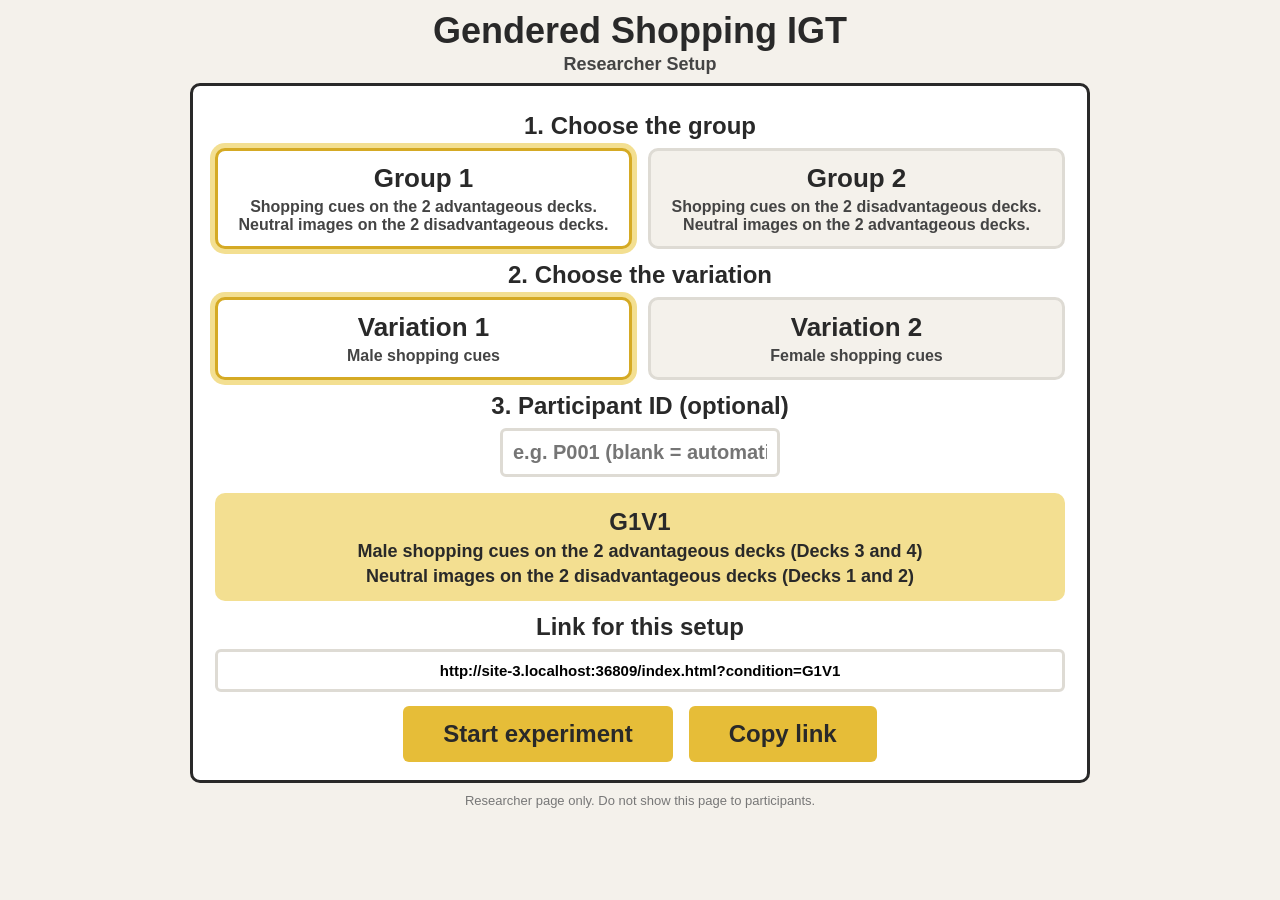
==== researcher.html @ 8ce355cc "IGT Experiment" ====
<!DOCTYPE html>
<html lang="en">
<head>
    <meta charset="UTF-8">
    <meta name="viewport" content="width=device-width, initial-scale=1.0">
    <title>Researcher Setup - Gendered Shopping IGT</title>
    <link rel="stylesheet" href="styles.css">
    <style>
        .setup-card {
            background: white;
            border: 3px solid #292929;
            border-radius: 10px;
            padding: 14px 22px 18px;
            max-width: 900px;
            margin: 0 auto;
            text-align: center;
        }

        .setup-card h2 {
            font-size: 24px;
            font-weight: 800;
            margin: 12px 0 8px;
        }

        .choices {
            display: flex;
            gap: 16px;
            justify-content: center;
            flex-wrap: wrap;
        }

        .choice {
            position: relative;
            flex: 1;
            min-width: 260px;
            cursor: pointer;
        }

        .choice input {
            position: absolute;
            opacity: 0;
            pointer-events: none;
        }

        .choice-body {
            display: block;
            height: 100%;
            padding: 12px;
            border: 3px solid #dedbd4;
            border-radius: 10px;
            background: #f4f1eb;
        }

        .choice-title {
            display: block;
            font-size: 26px;
            font-weight: 800;
        }

        .choice-text {
            display: block;
            margin-top: 4px;
            font-size: 16px;
            font-weight: bold;
            color: #444444;
        }

        .choice input:checked + .choice-body {
            border-color: #d5aa24;
            box-shadow: 0 0 0 5px #f3df91;
            background: white;
        }

        .choice input:focus-visible + .choice-body {
            outline: 3px solid #454545;
            outline-offset: 3px;
        }

        #participantId,
        #linkBox {
            font-size: 20px;
            font-weight: bold;
            padding: 10px;
            border: 3px solid #dedbd4;
            border-radius: 6px;
            text-align: center;
        }

        #participantId { width: 280px; }
        #linkBox { width: 100%; font-size: 15px; }

        .summary {
            margin: 16px auto 4px;
            padding: 12px;
            background: #f3df91;
            border-radius: 10px;
            font-size: 18px;
            font-weight: bold;
            line-height: 1.4;
        }

        .summary strong { font-size: 24px; font-weight: 800; }

        .setup-buttons {
            display: flex;
            justify-content: center;
            gap: 16px;
            flex-wrap: wrap;
            margin-top: 14px;
        }
    </style>
</head>

<body>
    <main class="container">
        <header class="page-header">
            <h1>Gendered Shopping IGT</h1>
            <p>Researcher Setup</p>
        </header>

        <section class="setup-card">

            <h2>1. Choose the group</h2>
            <div class="choices">
                <label class="choice">
                    <input type="radio" name="group" value="G1" checked>
                    <span class="choice-body">
                        <span class="choice-title">Group 1</span>
                        <span class="choice-text">Shopping cues on the 2 advantageous decks. Neutral images on the 2 disadvantageous decks.</span>
                    </span>
                </label>

                <label class="choice">
                    <input type="radio" name="group" value="G2">
                    <span class="choice-body">
                        <span class="choice-title">Group 2</span>
                        <span class="choice-text">Shopping cues on the 2 disadvantageous decks. Neutral images on the 2 advantageous decks.</span>
                    </span>
                </label>
            </div>

            <h2>2. Choose the variation</h2>
            <div class="choices">
                <label class="choice">
                    <input type="radio" name="variation" value="V1" checked>
                    <span class="choice-body">
                        <span class="choice-title">Variation 1</span>
                        <span class="choice-text">Male shopping cues</span>
                    </span>
                </label>

                <label class="choice">
                    <input type="radio" name="variation" value="V2">
                    <span class="choice-body">
                        <span class="choice-title">Variation 2</span>
                        <span class="choice-text">Female shopping cues</span>
                    </span>
                </label>
            </div>

            <h2>3. Participant ID (optional)</h2>
            <input id="participantId" type="text" placeholder="e.g. P001 (blank = automatic)" autocomplete="off">

            <div class="summary" id="summary"></div>

            <h2>Link for this setup</h2>
            <input id="linkBox" type="text" readonly>

            <div class="setup-buttons">
                <button id="startExperiment" type="button">Start experiment</button>
                <button id="copyLink" type="button">Copy link</button>
            </div>
        </section>

        <footer>
            Researcher page only. Do not show this page to participants.
        </footer>
    </main>

    <script>
        const summaryBox = document.getElementById("summary");
        const linkBox = document.getElementById("linkBox");
        const idBox = document.getElementById("participantId");
        const startBtn = document.getElementById("startExperiment");
        const copyBtn = document.getElementById("copyLink");

        function chosen(name) {
            return document.querySelector('input[name="' + name + '"]:checked').value;
        }

        function buildLink() {
            const condition = chosen("group") + chosen("variation");
            let link = "index.html?condition=" + condition;
            const pid = idBox.value.trim();
            if (pid) link += "&pid=" + encodeURIComponent(pid);
            return link;
        }

        function refresh() {
            const group = chosen("group");
            const variation = chosen("variation");
            const cue = variation === "V1" ? "Male" : "Female";
            const shoppingDecks = group === "G1"
                ? "the 2 advantageous decks (Decks 3 and 4)"
                : "the 2 disadvantageous decks (Decks 1 and 2)";
            const neutralDecks = group === "G1"
                ? "the 2 disadvantageous decks (Decks 1 and 2)"
                : "the 2 advantageous decks (Decks 3 and 4)";

            summaryBox.innerHTML =
                "<strong>" + group + variation + "</strong><br>" +
                cue + " shopping cues on " + shoppingDecks + "<br>" +
                "Neutral images on " + neutralDecks;

            linkBox.value = new URL(buildLink(), window.location.href).href;
        }

        document.querySelectorAll('input[type="radio"]').forEach(function (radio) {
            radio.addEventListener("change", refresh);
        });
        idBox.addEventListener("input", refresh);

        startBtn.addEventListener("click", function () {
            window.location.href = buildLink();
        });

        copyBtn.addEventListener("click", function () {
            linkBox.select();
            if (navigator.clipboard) {
                navigator.clipboard.writeText(linkBox.value);
            } else {
                document.execCommand("copy");
            }
            copyBtn.textContent = "Copied!";
            setTimeout(function () { copyBtn.textContent = "Copy link"; }, 1500);
        });

        refresh();
    </script>
</body>
</html>
---- styles.css ----
* {
    box-sizing: border-box;
}

body {
    margin: 0;
    font-family: Arial, sans-serif;
    background: #f4f1eb;
    color: #292929;
}

.container {
    max-width: 1200px;
    margin: 0 auto;
    padding: 10px 16px;
    text-align: center;
}

/* ---------- Header ---------- */
.page-header {
    text-align: center;
    margin-bottom: 8px;
}

.page-header h1 {
    font-size: 36px;
    font-weight: 800;
    margin: 0 0 2px;
}

.page-header p {
    font-size: 18px;
    font-weight: bold;
    color: #444444;
    margin: 0;
}

/* ---------- Trial and Balance bar ---------- */
.status-bar {
    display: flex;
    justify-content: space-between;
    gap: 20px;
    background: white;
    border: 3px solid #292929;
    border-radius: 10px;
    padding: 10px 28px;
    margin-bottom: 10px;
}

.status-bar div {
    display: flex;
    flex-direction: column;
    gap: 6px;
}

.status-bar span {
    font-size: 18px;
    font-weight: bold;
    text-transform: uppercase;
    letter-spacing: 1px;
    color: #444444;
}

.status-bar strong {
    font-size: 36px;
    font-weight: 800;
}

/* ---------- Message (Play or Pass / win / lose) ---------- */
#previewMessage {
    font-size: 32px;
    font-weight: 800;
    min-height: 42px;
    margin: 0 0 8px;
    text-align: center;
}

/* ---------- Instructions ---------- */
.instructions {
    text-align: center;
    margin: 6px 0 10px;
}

.instructions p {
    font-size: 18px;
    font-weight: bold;
    line-height: 1.3;
    margin: 0;
}

/* ---------- Decks ---------- */
.deck-area {
    display: grid;
    grid-template-columns: repeat(4, minmax(0, 1fr));
    gap: 16px;
}

.deck {
    min-width: 0;
    padding: 8px;
    background: white;
    border: 3px solid #dedbd4;
    border-radius: 10px;
    text-align: center;
}

.arrow {
    height: 42px;
    margin-bottom: 4px;
    color: transparent;
    font-size: 40px;
    line-height: 42px;
}

.deck.target {
    border-color: #d5aa24;
    box-shadow: 0 0 0 6px #f3df91;
}

.deck.target .arrow {
    color: #e0a800;
}

.deck-image {
    display: flex;
    align-items: center;
    justify-content: center;
    width: 100%;
    height: 24vh;
    min-height: 110px;
    background: #ece8df;
    border: 1px dashed #bdb6a8;
    border-radius: 6px;
    color: #777166;
    overflow: hidden;
}

.deck-image span {
    font-size: 22px;
    font-weight: bold;
}

.deck-image img {
    width: 100%;
    height: 100%;
    object-fit: contain;
}

.deck h2 {
    font-size: 26px;
    font-weight: 800;
    margin: 8px 0 2px;
}

/* ---------- Buttons ---------- */
.controls {
    display: flex;
    justify-content: center;
    gap: 18px;
    margin-top: 12px;
}

button {
    padding: 14px 40px;
    border: none;
    border-radius: 6px;
    background: #e6bd38;
    color: #292929;
    font-size: 24px;
    font-weight: bold;
    cursor: pointer;
}

button:hover {
    background: #d5aa24;
}

button:focus-visible {
    outline: 3px solid #454545;
    outline-offset: 3px;
}

/* ---------- Footer ---------- */
footer {
    margin-top: 10px;
    color: #777777;
    font-size: 13px;
    text-align: center;
}

/* ---------- Short screens (small laptops): tighter still ---------- */
@media (max-height: 720px) {
    .page-header h1 { font-size: 28px; }
    .page-header p { display: none; }
    .status-bar strong { font-size: 28px; }
    #previewMessage { font-size: 26px; min-height: 34px; }
    .instructions p { font-size: 16px; }
    .deck-image { height: 20vh; }
    button { padding: 10px 32px; font-size: 20px; }
}

/* ---------- Phones ---------- */
@media (max-width: 600px) {
    .container {
        margin: 15px auto;
        padding: 12px;
    }

    .deck-area {
        grid-template-columns: repeat(2, minmax(0, 1fr));
        gap: 10px;
    }

    .deck {
        padding: 8px;
    }

    .controls {
        flex-wrap: wrap;
    }
}
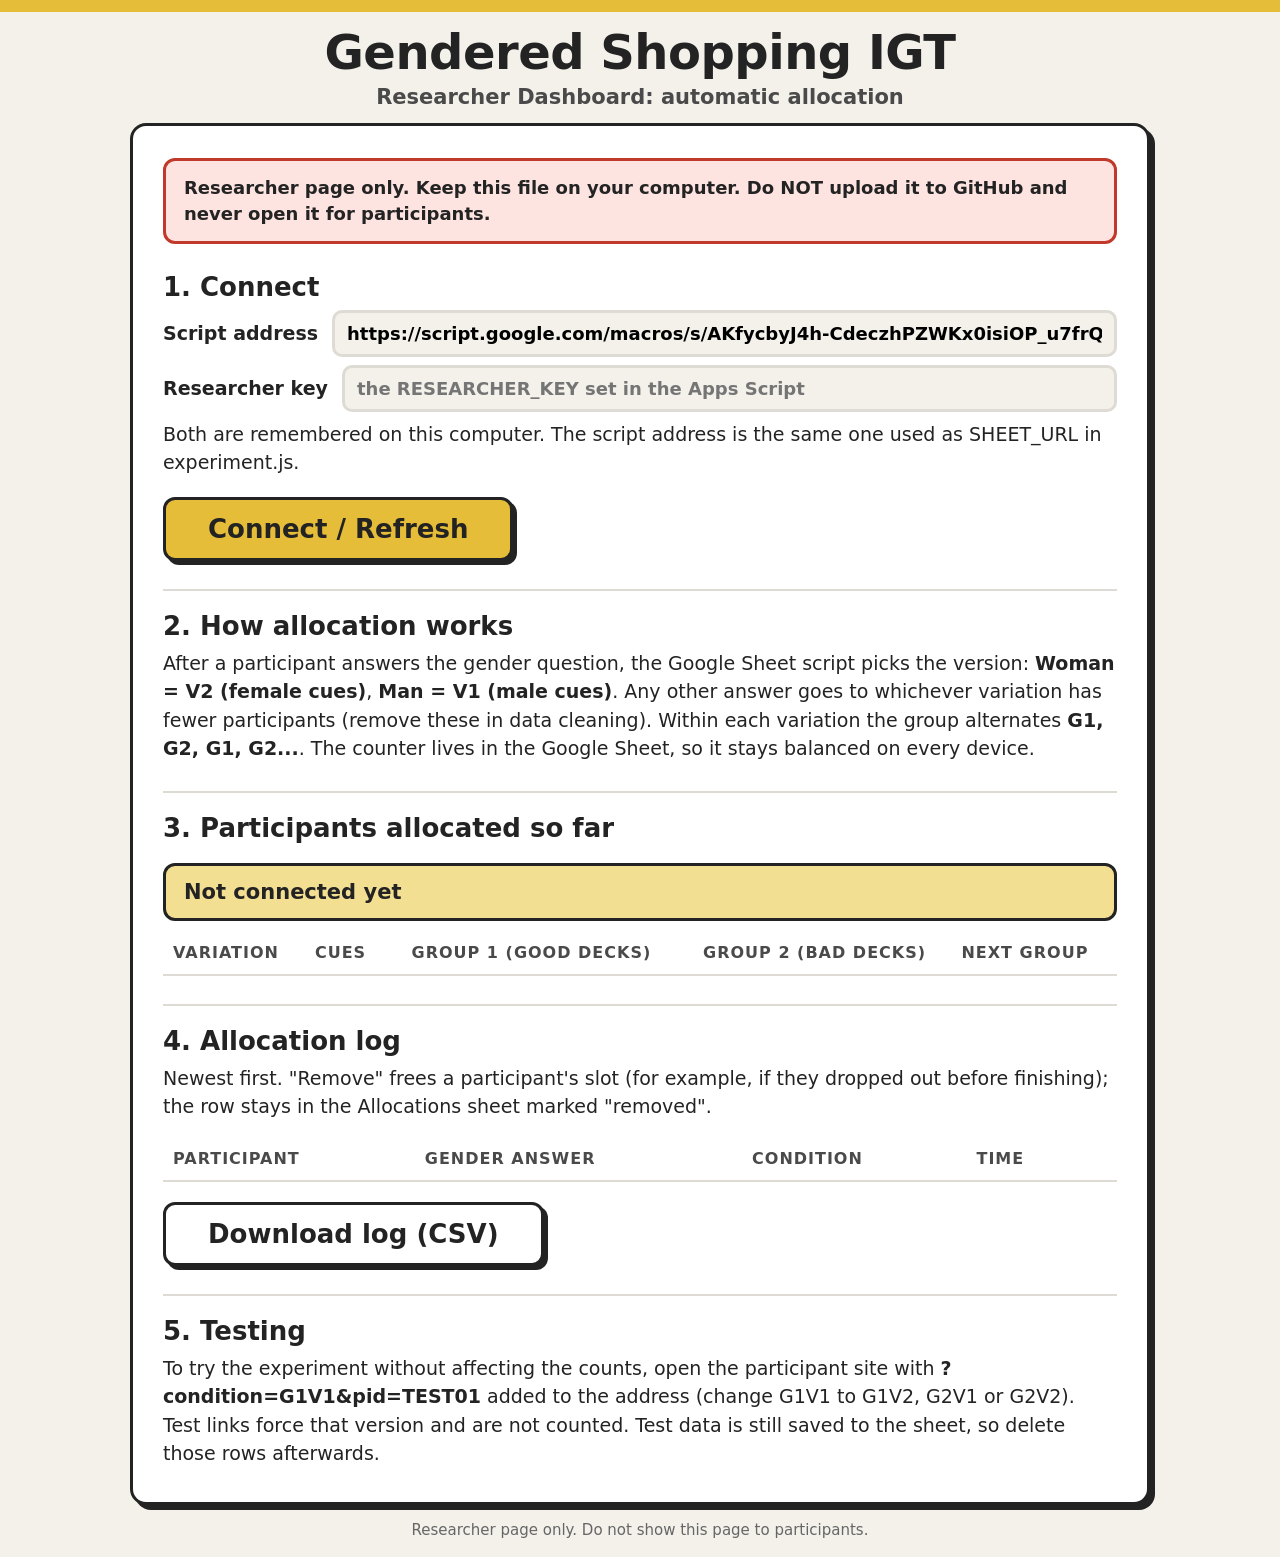
==== commit 8b69e656: "Add files via upload" ====
--- a/researcher.html
+++ b/researcher.html
@@ -1,241 +1,196 @@
-<!DOCTYPE html>
-<html lang="en">
-<head>
-    <meta charset="UTF-8">
-    <meta name="viewport" content="width=device-width, initial-scale=1.0">
-    <title>Researcher Setup - Gendered Shopping IGT</title>
-    <link rel="stylesheet" href="styles.css">
-    <style>
-        .setup-card {
-            background: white;
-            border: 3px solid #292929;
-            border-radius: 10px;
-            padding: 14px 22px 18px;
-            max-width: 900px;
-            margin: 0 auto;
-            text-align: center;
-        }
-
-        .setup-card h2 {
-            font-size: 24px;
-            font-weight: 800;
-            margin: 12px 0 8px;
-        }
-
-        .choices {
-            display: flex;
-            gap: 16px;
-            justify-content: center;
-            flex-wrap: wrap;
-        }
-
-        .choice {
-            position: relative;
-            flex: 1;
-            min-width: 260px;
-            cursor: pointer;
-        }
-
-        .choice input {
-            position: absolute;
-            opacity: 0;
-            pointer-events: none;
-        }
-
-        .choice-body {
-            display: block;
-            height: 100%;
-            padding: 12px;
-            border: 3px solid #dedbd4;
-            border-radius: 10px;
-            background: #f4f1eb;
-        }
-
-        .choice-title {
-            display: block;
-            font-size: 26px;
-            font-weight: 800;
-        }
-
-        .choice-text {
-            display: block;
-            margin-top: 4px;
-            font-size: 16px;
-            font-weight: bold;
-            color: #444444;
-        }
-
-        .choice input:checked + .choice-body {
-            border-color: #d5aa24;
-            box-shadow: 0 0 0 5px #f3df91;
-            background: white;
-        }
-
-        .choice input:focus-visible + .choice-body {
-            outline: 3px solid #454545;
-            outline-offset: 3px;
-        }
-
-        #participantId,
-        #linkBox {
-            font-size: 20px;
-            font-weight: bold;
-            padding: 10px;
-            border: 3px solid #dedbd4;
-            border-radius: 6px;
-            text-align: center;
-        }
-
-        #participantId { width: 280px; }
-        #linkBox { width: 100%; font-size: 15px; }
-
-        .summary {
-            margin: 16px auto 4px;
-            padding: 12px;
-            background: #f3df91;
-            border-radius: 10px;
-            font-size: 18px;
-            font-weight: bold;
-            line-height: 1.4;
-        }
-
-        .summary strong { font-size: 24px; font-weight: 800; }
-
-        .setup-buttons {
-            display: flex;
-            justify-content: center;
-            gap: 16px;
-            flex-wrap: wrap;
-            margin-top: 14px;
-        }
-    </style>
-</head>
-
-<body>
-    <main class="container">
-        <header class="page-header">
-            <h1>Gendered Shopping IGT</h1>
-            <p>Researcher Setup</p>
-        </header>
-
-        <section class="setup-card">
-
-            <h2>1. Choose the group</h2>
-            <div class="choices">
-                <label class="choice">
-                    <input type="radio" name="group" value="G1" checked>
-                    <span class="choice-body">
-                        <span class="choice-title">Group 1</span>
-                        <span class="choice-text">Shopping cues on the 2 advantageous decks. Neutral images on the 2 disadvantageous decks.</span>
-                    </span>
-                </label>
-
-                <label class="choice">
-                    <input type="radio" name="group" value="G2">
-                    <span class="choice-body">
-                        <span class="choice-title">Group 2</span>
-                        <span class="choice-text">Shopping cues on the 2 disadvantageous decks. Neutral images on the 2 advantageous decks.</span>
-                    </span>
-                </label>
-            </div>
-
-            <h2>2. Choose the variation</h2>
-            <div class="choices">
-                <label class="choice">
-                    <input type="radio" name="variation" value="V1" checked>
-                    <span class="choice-body">
-                        <span class="choice-title">Variation 1</span>
-                        <span class="choice-text">Male shopping cues</span>
-                    </span>
-                </label>
-
-                <label class="choice">
-                    <input type="radio" name="variation" value="V2">
-                    <span class="choice-body">
-                        <span class="choice-title">Variation 2</span>
-                        <span class="choice-text">Female shopping cues</span>
-                    </span>
-                </label>
-            </div>
-
-            <h2>3. Participant ID (optional)</h2>
-            <input id="participantId" type="text" placeholder="e.g. P001 (blank = automatic)" autocomplete="off">
-
-            <div class="summary" id="summary"></div>
-
-            <h2>Link for this setup</h2>
-            <input id="linkBox" type="text" readonly>
-
-            <div class="setup-buttons">
-                <button id="startExperiment" type="button">Start experiment</button>
-                <button id="copyLink" type="button">Copy link</button>
-            </div>
-        </section>
-
-        <footer>
-            Researcher page only. Do not show this page to participants.
-        </footer>
-    </main>
-
-    <script>
-        const summaryBox = document.getElementById("summary");
-        const linkBox = document.getElementById("linkBox");
-        const idBox = document.getElementById("participantId");
-        const startBtn = document.getElementById("startExperiment");
-        const copyBtn = document.getElementById("copyLink");
-
-        function chosen(name) {
-            return document.querySelector('input[name="' + name + '"]:checked').value;
-        }
-
-        function buildLink() {
-            const condition = chosen("group") + chosen("variation");
-            let link = "index.html?condition=" + condition;
-            const pid = idBox.value.trim();
-            if (pid) link += "&pid=" + encodeURIComponent(pid);
-            return link;
-        }
-
-        function refresh() {
-            const group = chosen("group");
-            const variation = chosen("variation");
-            const cue = variation === "V1" ? "Male" : "Female";
-            const shoppingDecks = group === "G1"
-                ? "the 2 advantageous decks (Decks 3 and 4)"
-                : "the 2 disadvantageous decks (Decks 1 and 2)";
-            const neutralDecks = group === "G1"
-                ? "the 2 disadvantageous decks (Decks 1 and 2)"
-                : "the 2 advantageous decks (Decks 3 and 4)";
-
-            summaryBox.innerHTML =
-                "<strong>" + group + variation + "</strong><br>" +
-                cue + " shopping cues on " + shoppingDecks + "<br>" +
-                "Neutral images on " + neutralDecks;
-
-            linkBox.value = new URL(buildLink(), window.location.href).href;
-        }
-
-        document.querySelectorAll('input[type="radio"]').forEach(function (radio) {
-            radio.addEventListener("change", refresh);
-        });
-        idBox.addEventListener("input", refresh);
-
-        startBtn.addEventListener("click", function () {
-            window.location.href = buildLink();
-        });
-
-        copyBtn.addEventListener("click", function () {
-            linkBox.select();
-            if (navigator.clipboard) {
-                navigator.clipboard.writeText(linkBox.value);
-            } else {
-                document.execCommand("copy");
-            }
-            copyBtn.textContent = "Copied!";
-            setTimeout(function () { copyBtn.textContent = "Copy link"; }, 1500);
-        });
-
-        refresh();
-    </script>
-</body>
+<!DOCTYPE html>
+<html lang="en">
+<head>
+    <meta charset="UTF-8">
+    <meta name="viewport" content="width=device-width, initial-scale=1.0">
+    <meta name="robots" content="noindex, nofollow">
+    <link rel="icon" href="data:,">
+    <title>Researcher Dashboard - Gendered Shopping IGT</title>
+    <link rel="stylesheet" href="styles.css">
+    <style>
+        .setup-card { background: #fff; border: 3px solid #232323; border-radius: 16px; box-shadow: 5px 5px 0 #232323; padding: 22px 30px 28px; max-width: 1020px; margin: 0 5px 16px 0; margin-left: auto; margin-right: auto; text-align: left; }
+        .setup-card h2 { font-size: 26px; font-weight: 800; margin: 28px 0 8px; padding-top: 20px; border-top: 2px solid #dedbd4; }
+        .setup-card h2:first-of-type { border-top: none; padding-top: 0; }
+        .setup-card p { font-size: 19px; line-height: 1.5; margin: 6px 0; }
+        .field { display: flex; flex-wrap: wrap; gap: 14px; align-items: center; margin: 8px 0; }
+        .field label { font-weight: 700; font-size: 19px; min-width: 150px; }
+        .setup-card input[type="text"], .setup-card input[type="password"] { flex: 1; min-width: 260px; font-family: inherit; font-size: 18px; font-weight: 700; padding: 10px 12px; border: 3px solid #dedbd4; border-radius: 10px; background: #f4f1eb; }
+        .setup-card input:focus { outline: none; border-color: #232323; background: #fff; }
+        table { width: 100%; border-collapse: collapse; margin-top: 10px; }
+        th, td { padding: 12px 10px; border-bottom: 2px solid #dedbd4; text-align: left; font-size: 18px; vertical-align: middle; }
+        th { font-size: 16px; text-transform: uppercase; letter-spacing: 1px; color: #4a4a4a; }
+        td.num { font-size: 30px; font-weight: 800; text-align: center; }
+        th.num { text-align: center; }
+        .next { font-weight: 800; background: #f3df91; border-radius: 8px; padding: 4px 10px; display: inline-block; }
+        .summary { margin: 20px 0 8px; padding: 14px 18px; background: #f3df91; border: 3px solid #232323; border-radius: 12px; font-size: 21px; font-weight: 800; }
+        .warn { margin: 10px 0; padding: 14px 18px; background: #fde4e1; border: 3px solid #c0392b; border-radius: 12px; font-weight: 700; font-size: 18px; line-height: 1.45; }
+        .small-btn { padding: 6px 16px; font-size: 18px; box-shadow: 3px 3px 0 #232323; }
+        .buttons { display: flex; gap: 16px; flex-wrap: wrap; margin-top: 20px; }
+        .cond-name { font-size: 24px; font-weight: 800; }
+        td.mono { font-family: Consolas, monospace; font-size: 15px; }
+        tr.removed td { color: #8a8a8a; text-decoration: line-through; }
+        .scroll { max-height: 420px; overflow-y: auto; }
+    </style>
+</head>
+
+<body>
+    <main class="container">
+        <header class="page-header">
+            <h1>Gendered Shopping IGT</h1>
+            <p>Researcher Dashboard: automatic allocation</p>
+        </header>
+
+        <section class="setup-card">
+            <div class="warn">Researcher page only. Keep this file on your computer. Do NOT upload it to GitHub and never open it for participants.</div>
+
+            <h2>1. Connect</h2>
+            <div class="field"><label for="url">Script address</label><input id="url" type="text" autocomplete="off" placeholder="https://script.google.com/macros/s/.../exec"></div>
+            <div class="field"><label for="key">Researcher key</label><input id="key" type="password" autocomplete="off" placeholder="the RESEARCHER_KEY set in the Apps Script"></div>
+            <p>Both are remembered on this computer. The script address is the same one used as SHEET_URL in experiment.js.</p>
+            <div class="buttons"><button id="refresh" type="button">Connect / Refresh</button></div>
+            <div class="warn" id="error" hidden></div>
+
+            <h2>2. How allocation works</h2>
+            <p>After a participant answers the gender question, the Google Sheet script picks the version: <b>Woman = V2 (female cues)</b>, <b>Man = V1 (male cues)</b>. Any other answer goes to whichever variation has fewer participants (remove these in data cleaning). Within each variation the group alternates <b>G1, G2, G1, G2...</b>. The counter lives in the Google Sheet, so it stays balanced on every device.</p>
+
+            <h2>3. Participants allocated so far</h2>
+            <div class="summary" id="summary">Not connected yet</div>
+            <table>
+                <thead>
+                    <tr><th>Variation</th><th>Cues</th><th class="num">Group 1 (good decks)</th><th class="num">Group 2 (bad decks)</th><th>Next group</th></tr>
+                </thead>
+                <tbody id="countRows"></tbody>
+            </table>
+
+            <h2>4. Allocation log</h2>
+            <p>Newest first. "Remove" frees a participant's slot (for example, if they dropped out before finishing); the row stays in the Allocations sheet marked "removed".</p>
+            <div class="scroll">
+                <table>
+                    <thead><tr><th>Participant</th><th>Gender answer</th><th>Condition</th><th>Time</th><th></th></tr></thead>
+                    <tbody id="logRows"></tbody>
+                </table>
+            </div>
+            <div class="buttons"><button id="downloadCsv" type="button" class="secondary">Download log (CSV)</button></div>
+
+            <h2>5. Testing</h2>
+            <p>To try the experiment without affecting the counts, open the participant site with <b>?condition=G1V1&amp;pid=TEST01</b> added to the address (change G1V1 to G1V2, G2V1 or G2V2). Test links force that version and are not counted. Test data is still saved to the sheet, so delete those rows afterwards.</p>
+        </section>
+
+        <footer>Researcher page only. Do not show this page to participants.</footer>
+    </main>
+
+    <script>
+        const DEFAULT_URL = "https://script.google.com/macros/s/AKfycbyJ4h-CdeczhPZWKx0isiOP_u7frQhdRgKbQZt7vlOrOQKxkffJAtaLQ1hiQGWJiIAz/exec";
+        const VARIATIONS = [{ v: "V1", cues: "Male shopping cues (men)" }, { v: "V2", cues: "Female shopping cues (women)" }];
+        const urlBox = document.getElementById("url");
+        const keyBox = document.getElementById("key");
+        let lastLog = [];
+
+        try {
+            urlBox.value = localStorage.getItem("igt_script_url") || DEFAULT_URL;
+            keyBox.value = localStorage.getItem("igt_researcher_key") || "";
+        } catch (e) { urlBox.value = DEFAULT_URL; }
+
+        function showError(text) {
+            const box = document.getElementById("error");
+            box.textContent = text || "";
+            box.hidden = !text;
+        }
+
+        function cell(tr, text, cls) {
+            const td = document.createElement("td");
+            if (cls) td.className = cls;
+            td.textContent = text;
+            tr.appendChild(td);
+            return td;
+        }
+
+        function call(params) {
+            const base = urlBox.value.trim();
+            const key = keyBox.value.trim();
+            if (!base || !key) { showError("Enter the script address and the researcher key first."); return Promise.resolve(null); }
+            try { localStorage.setItem("igt_script_url", base); localStorage.setItem("igt_researcher_key", key); } catch (e) {}
+            const query = Object.keys(params).map(function (k) { return k + "=" + encodeURIComponent(params[k]); }).join("&");
+            return fetch(base + "?" + query + "&key=" + encodeURIComponent(key))
+                .then(function (r) { return r.json(); })
+                .then(function (res) {
+                    if (!res.ok) throw new Error(res.error || "Unknown error");
+                    showError("");
+                    return res;
+                })
+                .catch(function (err) {
+                    showError("Could not load data: " + err.message + ". Check the address, the key, and your internet connection.");
+                    return null;
+                });
+        }
+
+        function render(res) {
+            if (!res) return;
+            let total = 0;
+            const body = document.getElementById("countRows");
+            body.innerHTML = "";
+            VARIATIONS.forEach(function (item) {
+                const c = res.counts[item.v];
+                total += c.G1 + c.G2;
+                const tr = document.createElement("tr");
+                cell(tr, item.v, "cond-name");
+                cell(tr, item.cues);
+                cell(tr, c.G1, "num");
+                cell(tr, c.G2, "num");
+                const td = document.createElement("td");
+                const tag = document.createElement("span");
+                tag.className = "next";
+                tag.textContent = (c.G2 < c.G1 ? "G2" : "G1") + item.v;
+                td.appendChild(tag);
+                tr.appendChild(td);
+                body.appendChild(tr);
+            });
+            document.getElementById("summary").textContent = total + " active participant" + (total === 1 ? "" : "s") + " allocated";
+
+            lastLog = res.log;
+            const logBody = document.getElementById("logRows");
+            logBody.innerHTML = "";
+            res.log.slice().reverse().forEach(function (entry) {
+                const tr = document.createElement("tr");
+                if (entry.status !== "active") tr.className = "removed";
+                cell(tr, entry.participant, "mono");
+                cell(tr, entry.gender);
+                cell(tr, entry.condition, "cond-name");
+                cell(tr, new Date(entry.time).toLocaleString(), "mono");
+                const td = document.createElement("td");
+                if (entry.status === "active") {
+                    const btn = document.createElement("button");
+                    btn.type = "button"; btn.className = "small-btn secondary"; btn.textContent = "Remove";
+                    btn.addEventListener("click", function () {
+                        if (confirm("Remove " + entry.participant + " and free their slot?")) {
+                            call({ action: "remove", pid: entry.participant }).then(render);
+                        }
+                    });
+                    td.appendChild(btn);
+                } else td.textContent = "removed";
+                tr.appendChild(td);
+                logBody.appendChild(tr);
+            });
+        }
+
+        function refresh() { call({ action: "status" }).then(render); }
+
+        document.getElementById("refresh").addEventListener("click", refresh);
+
+        document.getElementById("downloadCsv").addEventListener("click", function () {
+            function q(t) { t = String(t); return /[",\n]/.test(t) ? '"' + t.replace(/"/g, '""') + '"' : t; }
+            const lines = ["participant,gender_answer,condition,time,status"].concat(lastLog.map(function (e) {
+                return [e.participant, e.gender, e.condition, e.time, e.status].map(q).join(",");
+            }));
+            const blob = new Blob([lines.join("\n")], { type: "text/csv" });
+            const a = document.createElement("a");
+            a.href = URL.createObjectURL(blob);
+            a.download = "igt_allocation_log.csv";
+            document.body.appendChild(a); a.click(); document.body.removeChild(a);
+        });
+
+        if (keyBox.value) refresh();
+        setInterval(function () { if (keyBox.value && !document.hidden) refresh(); }, 30000);
+    </script>
+</body>
 </html>
--- a/styles.css
+++ b/styles.css
@@ -1,221 +1,476 @@
-* {
-    box-sizing: border-box;
-}
-
-body {
-    margin: 0;
-    font-family: Arial, sans-serif;
-    background: #f4f1eb;
-    color: #292929;
-}
-
-.container {
-    max-width: 1200px;
-    margin: 0 auto;
-    padding: 10px 16px;
-    text-align: center;
-}
-
-/* ---------- Header ---------- */
-.page-header {
-    text-align: center;
-    margin-bottom: 8px;
-}
-
-.page-header h1 {
-    font-size: 36px;
-    font-weight: 800;
-    margin: 0 0 2px;
-}
-
-.page-header p {
-    font-size: 18px;
-    font-weight: bold;
-    color: #444444;
-    margin: 0;
-}
-
-/* ---------- Trial and Balance bar ---------- */
-.status-bar {
-    display: flex;
-    justify-content: space-between;
-    gap: 20px;
-    background: white;
-    border: 3px solid #292929;
-    border-radius: 10px;
-    padding: 10px 28px;
-    margin-bottom: 10px;
-}
-
-.status-bar div {
-    display: flex;
-    flex-direction: column;
-    gap: 6px;
-}
-
-.status-bar span {
-    font-size: 18px;
-    font-weight: bold;
-    text-transform: uppercase;
-    letter-spacing: 1px;
-    color: #444444;
-}
-
-.status-bar strong {
-    font-size: 36px;
-    font-weight: 800;
-}
-
-/* ---------- Message (Play or Pass / win / lose) ---------- */
-#previewMessage {
-    font-size: 32px;
-    font-weight: 800;
-    min-height: 42px;
-    margin: 0 0 8px;
-    text-align: center;
-}
-
-/* ---------- Instructions ---------- */
-.instructions {
-    text-align: center;
-    margin: 6px 0 10px;
-}
-
-.instructions p {
-    font-size: 18px;
-    font-weight: bold;
-    line-height: 1.3;
-    margin: 0;
-}
-
-/* ---------- Decks ---------- */
-.deck-area {
-    display: grid;
-    grid-template-columns: repeat(4, minmax(0, 1fr));
-    gap: 16px;
-}
-
-.deck {
-    min-width: 0;
-    padding: 8px;
-    background: white;
-    border: 3px solid #dedbd4;
-    border-radius: 10px;
-    text-align: center;
-}
-
-.arrow {
-    height: 42px;
-    margin-bottom: 4px;
-    color: transparent;
-    font-size: 40px;
-    line-height: 42px;
-}
-
-.deck.target {
-    border-color: #d5aa24;
-    box-shadow: 0 0 0 6px #f3df91;
-}
-
-.deck.target .arrow {
-    color: #e0a800;
-}
-
-.deck-image {
-    display: flex;
-    align-items: center;
-    justify-content: center;
-    width: 100%;
-    height: 24vh;
-    min-height: 110px;
-    background: #ece8df;
-    border: 1px dashed #bdb6a8;
-    border-radius: 6px;
-    color: #777166;
-    overflow: hidden;
-}
-
-.deck-image span {
-    font-size: 22px;
-    font-weight: bold;
-}
-
-.deck-image img {
-    width: 100%;
-    height: 100%;
-    object-fit: contain;
-}
-
-.deck h2 {
-    font-size: 26px;
-    font-weight: 800;
-    margin: 8px 0 2px;
-}
-
-/* ---------- Buttons ---------- */
-.controls {
-    display: flex;
-    justify-content: center;
-    gap: 18px;
-    margin-top: 12px;
-}
-
-button {
-    padding: 14px 40px;
-    border: none;
-    border-radius: 6px;
-    background: #e6bd38;
-    color: #292929;
-    font-size: 24px;
-    font-weight: bold;
-    cursor: pointer;
-}
-
-button:hover {
-    background: #d5aa24;
-}
-
-button:focus-visible {
-    outline: 3px solid #454545;
-    outline-offset: 3px;
-}
-
-/* ---------- Footer ---------- */
-footer {
-    margin-top: 10px;
-    color: #777777;
-    font-size: 13px;
-    text-align: center;
-}
-
-/* ---------- Short screens (small laptops): tighter still ---------- */
-@media (max-height: 720px) {
-    .page-header h1 { font-size: 28px; }
-    .page-header p { display: none; }
-    .status-bar strong { font-size: 28px; }
-    #previewMessage { font-size: 26px; min-height: 34px; }
-    .instructions p { font-size: 16px; }
-    .deck-image { height: 20vh; }
-    button { padding: 10px 32px; font-size: 20px; }
-}
-
-/* ---------- Phones ---------- */
-@media (max-width: 600px) {
-    .container {
-        margin: 15px auto;
-        padding: 12px;
-    }
-
-    .deck-area {
-        grid-template-columns: repeat(2, minmax(0, 1fr));
-        gap: 10px;
-    }
-
-    .deck {
-        padding: 8px;
-    }
-
-    .controls {
-        flex-wrap: wrap;
-    }
+/* =====================================================================
+   Gendered Shopping IGT: styles
+   ===================================================================== */
+:root {
+    --ink: #232323;
+    --paper: #f4f1eb;
+    --card: #ffffff;
+    --yellow: #e6bd38;
+    --yellow-dark: #d1a420;
+    --yellow-soft: #f3df91;
+    --yellow-tint: #fbf3d2;
+    --line: #dedbd4;
+    --muted: #4a4a4a;
+    --danger: #c0392b;
+    --shadow: 5px 5px 0 var(--ink);
+}
+
+* {
+    box-sizing: border-box;
+}
+
+html {
+    -webkit-text-size-adjust: 100%;
+}
+
+body {
+    margin: 0;
+    font-family: "Segoe UI", system-ui, -apple-system, Roboto, Arial, sans-serif;
+    font-size: 20px;
+    background: var(--paper);
+    color: var(--ink);
+    border-top: 12px solid var(--yellow);
+    min-height: 100vh;
+}
+
+[hidden] { display: none !important; }
+
+.container {
+    max-width: 1240px;
+    margin: 0 auto;
+    padding: 14px 20px 18px;
+    text-align: center;
+}
+
+.screen { text-align: center; }
+
+/* ---------- Header ---------- */
+.page-header {
+    text-align: center;
+    margin-bottom: 14px;
+}
+
+.page-header h1 {
+    font-size: clamp(32px, 4.4vw, 48px);
+    font-weight: 800;
+    letter-spacing: -0.5px;
+    line-height: 1.1;
+    margin: 0 0 6px;
+}
+
+.page-header p {
+    font-size: 21px;
+    font-weight: 600;
+    color: var(--muted);
+    margin: 0;
+}
+
+/* ---------- Trial and Balance bar ---------- */
+.status-bar {
+    display: flex;
+    justify-content: space-between;
+    gap: 20px;
+    background: var(--card);
+    border: 3px solid var(--ink);
+    border-radius: 14px;
+    box-shadow: var(--shadow);
+    padding: 10px 32px 12px;
+    margin: 0 5px 14px 0;
+}
+
+.status-bar div {
+    display: flex;
+    flex-direction: column;
+    gap: 2px;
+}
+
+.status-bar div:last-child { text-align: right; }
+
+.status-bar span {
+    font-size: 19px;
+    font-weight: 700;
+    text-transform: uppercase;
+    letter-spacing: 1.5px;
+    color: var(--muted);
+}
+
+.status-bar strong {
+    font-size: 44px;
+    font-weight: 800;
+    line-height: 1.1;
+}
+
+/* ---------- Message (Play or Pass / win / lose) ---------- */
+#previewMessage {
+    font-size: 38px;
+    font-weight: 800;
+    min-height: 50px;
+    margin: 0 0 8px;
+    text-align: center;
+}
+
+/* ---------- Instructions on the task screen ---------- */
+.instructions {
+    max-width: 1000px;
+    margin: 4px auto 14px;
+    text-align: center;
+}
+
+.instructions p {
+    font-size: 21px;
+    font-weight: 600;
+    line-height: 1.4;
+    margin: 0;
+}
+
+/* ---------- Decks ---------- */
+.deck-area {
+    display: grid;
+    grid-template-columns: repeat(4, minmax(0, 1fr));
+    gap: 18px;
+    margin-right: 5px;
+}
+
+.deck {
+    min-width: 0;
+    padding: 10px;
+    background: var(--card);
+    border: 3px solid var(--line);
+    border-radius: 14px;
+    text-align: center;
+    transition: border-color 0.15s, box-shadow 0.15s;
+}
+
+.arrow {
+    height: 46px;
+    margin-bottom: 4px;
+    color: transparent;
+    font-size: 44px;
+    line-height: 46px;
+}
+
+.deck.target {
+    border-color: var(--ink);
+    box-shadow: 0 0 0 5px var(--yellow), 5px 5px 0 5px var(--ink);
+}
+
+.deck.target .arrow {
+    color: var(--ink);
+}
+
+.deck-image {
+    display: flex;
+    align-items: center;
+    justify-content: center;
+    width: 100%;
+    height: 26vh;
+    min-height: 120px;
+    background: #ece8df;
+    border: 2px dashed #bdb6a8;
+    border-radius: 8px;
+    color: #6f695e;
+    overflow: hidden;
+}
+
+.deck-image span {
+    font-size: 24px;
+    font-weight: 700;
+}
+
+.deck-image img {
+    width: 100%;
+    height: 100%;
+    object-fit: contain;
+}
+
+.deck h2 {
+    font-size: 30px;
+    font-weight: 800;
+    margin: 10px 0 2px;
+}
+
+/* ---------- Buttons ---------- */
+.controls {
+    display: flex;
+    flex-wrap: wrap;
+    justify-content: center;
+    gap: 20px;
+    margin-top: 18px;
+}
+
+button {
+    padding: 14px 42px;
+    border: 3px solid var(--ink);
+    border-radius: 12px;
+    background: var(--yellow);
+    color: var(--ink);
+    font-family: inherit;
+    font-size: 26px;
+    font-weight: 800;
+    cursor: pointer;
+    box-shadow: 4px 4px 0 var(--ink);
+    transition: transform 0.08s, box-shadow 0.08s, background 0.15s;
+}
+
+button:hover {
+    background: var(--yellow-dark);
+}
+
+button:active {
+    transform: translate(3px, 3px);
+    box-shadow: 1px 1px 0 var(--ink);
+}
+
+button:focus-visible {
+    outline: 4px solid #1a73e8;
+    outline-offset: 3px;
+}
+
+button.secondary { background: #ffffff; }
+button.secondary:hover { background: var(--line); }
+
+button:disabled {
+    opacity: 0.4;
+    cursor: not-allowed;
+    box-shadow: 4px 4px 0 var(--ink);
+}
+button:disabled:hover { background: var(--yellow); }
+button:disabled:active { transform: none; }
+
+/* ---------- Footer ---------- */
+footer {
+    margin-top: 16px;
+    color: #666666;
+    font-size: 15px;
+    text-align: center;
+}
+
+/* =====================================================================
+   Information, consent, demographics and final-question screens
+   ===================================================================== */
+.doc-card {
+    max-width: 920px;
+    margin: 0 auto 16px;
+    padding: 26px 34px 30px;
+    background: var(--card);
+    border: 3px solid var(--ink);
+    border-radius: 16px;
+    box-shadow: var(--shadow);
+    text-align: left;
+}
+
+.doc-card h1 { font-size: 36px; font-weight: 800; margin: 0 0 10px; }
+
+.doc-card h2 {
+    font-size: 27px;
+    font-weight: 800;
+    margin: 30px 0 6px;
+    padding-top: 22px;
+    border-top: 2px solid var(--line);
+}
+
+.doc-card .lead + h2 { margin-top: 24px; }
+.doc-card p, .doc-card li { font-size: 21px; line-height: 1.6; }
+.doc-card p { margin: 6px 0; }
+.doc-card .lead { font-size: 23px; font-weight: 700; }
+
+/* Emphasised key words: bold only (no highlight) */
+.doc-card strong {
+    font-weight: 800;
+}
+
+.steps { padding-left: 30px; margin: 10px 0; }
+.steps li { margin-bottom: 14px; padding-left: 6px; }
+.steps li::marker { font-weight: 800; }
+
+.actions {
+    display: flex;
+    flex-wrap: wrap;
+    justify-content: center;
+    gap: 18px;
+    margin-top: 30px;
+}
+
+/* Consent checkboxes and answer options */
+.consent-list { display: flex; flex-direction: column; gap: 12px; margin-top: 16px; }
+
+.check, .opt {
+    display: flex;
+    align-items: flex-start;
+    gap: 14px;
+    padding: 14px 18px;
+    border: 3px solid var(--line);
+    border-radius: 12px;
+    background: var(--paper);
+    font-size: 21px;
+    line-height: 1.45;
+    cursor: pointer;
+    transition: border-color 0.12s, background 0.12s;
+}
+
+.check:hover, .opt:hover { border-color: #b9b3a5; }
+
+.check input, .opt input {
+    width: 26px;
+    height: 26px;
+    margin-top: 2px;
+    flex: none;
+    accent-color: var(--ink);
+}
+
+.check:has(input:checked), .opt:has(input:checked) {
+    border-color: var(--ink);
+    background: var(--yellow-tint);
+}
+
+.check:has(input:focus-visible), .opt:has(input:focus-visible) {
+    outline: 4px solid #1a73e8;
+    outline-offset: 2px;
+}
+
+/* Question blocks (demographics and IGI) */
+fieldset.q {
+    border: none;
+    margin: 0 0 30px;
+    padding: 0 0 26px;
+    min-width: 0;
+    border-bottom: 2px solid var(--line);
+}
+fieldset.q:last-of-type { border-bottom: none; }
+
+fieldset.q legend {
+    font-size: 24px;
+    font-weight: 800;
+    line-height: 1.35;
+    margin-bottom: 12px;
+    padding: 0;
+}
+
+fieldset.q .hint { font-size: 18px; color: var(--muted); margin: 0 0 8px; }
+
+.options {
+    display: grid;
+    grid-template-columns: repeat(auto-fit, minmax(300px, 1fr));
+    gap: 10px;
+}
+
+.opt { font-weight: 600; }
+
+fieldset.q input[type="text"],
+fieldset.q input[type="number"] {
+    width: 100%;
+    max-width: 380px;
+    padding: 12px 14px;
+    font-family: inherit;
+    font-size: 24px;
+    font-weight: 700;
+    background: var(--paper);
+    border: 3px solid var(--line);
+    border-radius: 10px;
+}
+
+fieldset.q input[type="text"]:focus,
+fieldset.q input[type="number"]:focus {
+    outline: none;
+    border-color: var(--ink);
+    background: #ffffff;
+}
+
+fieldset.q input.other { display: block; margin-top: 10px; max-width: 100%; }
+
+.form-error {
+    margin: 14px 0 0;
+    padding: 14px 18px;
+    background: #fde4e1;
+    border: 3px solid var(--danger);
+    border-radius: 12px;
+    font-size: 19px;
+    font-weight: 700;
+    line-height: 1.45;
+}
+
+/* IGI: 1-5 scale */
+.likert .scale { display: flex; gap: 12px; max-width: 600px; }
+.likert .scale label { flex: 1; cursor: pointer; }
+.likert .scale input { position: absolute; opacity: 0; pointer-events: none; }
+
+.likert .scale span {
+    display: block;
+    padding: 14px 0;
+    text-align: center;
+    font-size: 26px;
+    font-weight: 800;
+    border: 3px solid var(--line);
+    border-radius: 12px;
+    background: var(--paper);
+    transition: background 0.12s, border-color 0.12s;
+}
+
+.likert .scale label:hover span { border-color: #b9b3a5; }
+.likert .scale input:checked + span { border-color: var(--ink); background: var(--yellow); }
+.likert .scale input:focus-visible + span { outline: 4px solid #1a73e8; outline-offset: 2px; }
+
+.likert .anchors {
+    display: flex;
+    justify-content: space-between;
+    max-width: 600px;
+    margin-top: 6px;
+    color: var(--muted);
+}
+.likert .anchors small { font-size: 17px; font-weight: 600; }
+
+/* =====================================================================
+   Shorter screens (small laptops): keep the card task on one screen
+   ===================================================================== */
+@media (max-height: 800px) {
+    body { border-top-width: 8px; }
+    .container { padding: 8px 16px 10px; }
+    .page-header { margin-bottom: 8px; }
+    .page-header h1 { font-size: 32px; }
+    .page-header p { display: none; }
+    .status-bar { padding: 6px 28px 8px; margin-bottom: 8px; }
+    .status-bar strong { font-size: 34px; }
+    .status-bar span { font-size: 16px; }
+    #previewMessage { font-size: 30px; min-height: 38px; margin-bottom: 4px; }
+    .instructions { margin-bottom: 8px; }
+    .instructions p { font-size: 18px; line-height: 1.3; }
+    .arrow { height: 34px; font-size: 32px; line-height: 34px; }
+    .deck-image { height: 20vh; min-height: 90px; }
+    .deck h2 { font-size: 24px; margin-top: 6px; }
+    .controls { margin-top: 10px; }
+    button { padding: 10px 34px; font-size: 22px; }
+    footer { margin-top: 8px; font-size: 13px; }
+}
+
+/* =====================================================================
+   Phones and small tablets
+   ===================================================================== */
+@media (max-width: 700px) {
+    body { font-size: 18px; }
+    .container { padding: 12px 12px 16px; }
+
+    .status-bar { padding: 8px 18px 10px; }
+    .status-bar strong { font-size: 32px; }
+    #previewMessage { font-size: 28px; }
+    .instructions p { font-size: 17px; }
+
+    .deck-area { grid-template-columns: repeat(2, minmax(0, 1fr)); gap: 12px; }
+    .deck-image { height: 18vh; }
+    .deck h2 { font-size: 22px; }
+
+    button { padding: 14px 28px; font-size: 22px; }
+
+    .doc-card { padding: 18px 16px 22px; box-shadow: 4px 4px 0 var(--ink); }
+    .doc-card h1 { font-size: 28px; }
+    .doc-card h2 { font-size: 23px; }
+    .doc-card p, .doc-card li, .check, .opt { font-size: 18px; }
+    .doc-card .lead { font-size: 19px; }
+    fieldset.q legend { font-size: 20px; }
+    .options { grid-template-columns: 1fr; }
+    .likert .scale span { font-size: 22px; padding: 12px 0; }
+    .actions button { width: 100%; }
+}
+
+@media (prefers-reduced-motion: reduce) {
+    * { transition: none !important; }
 }
